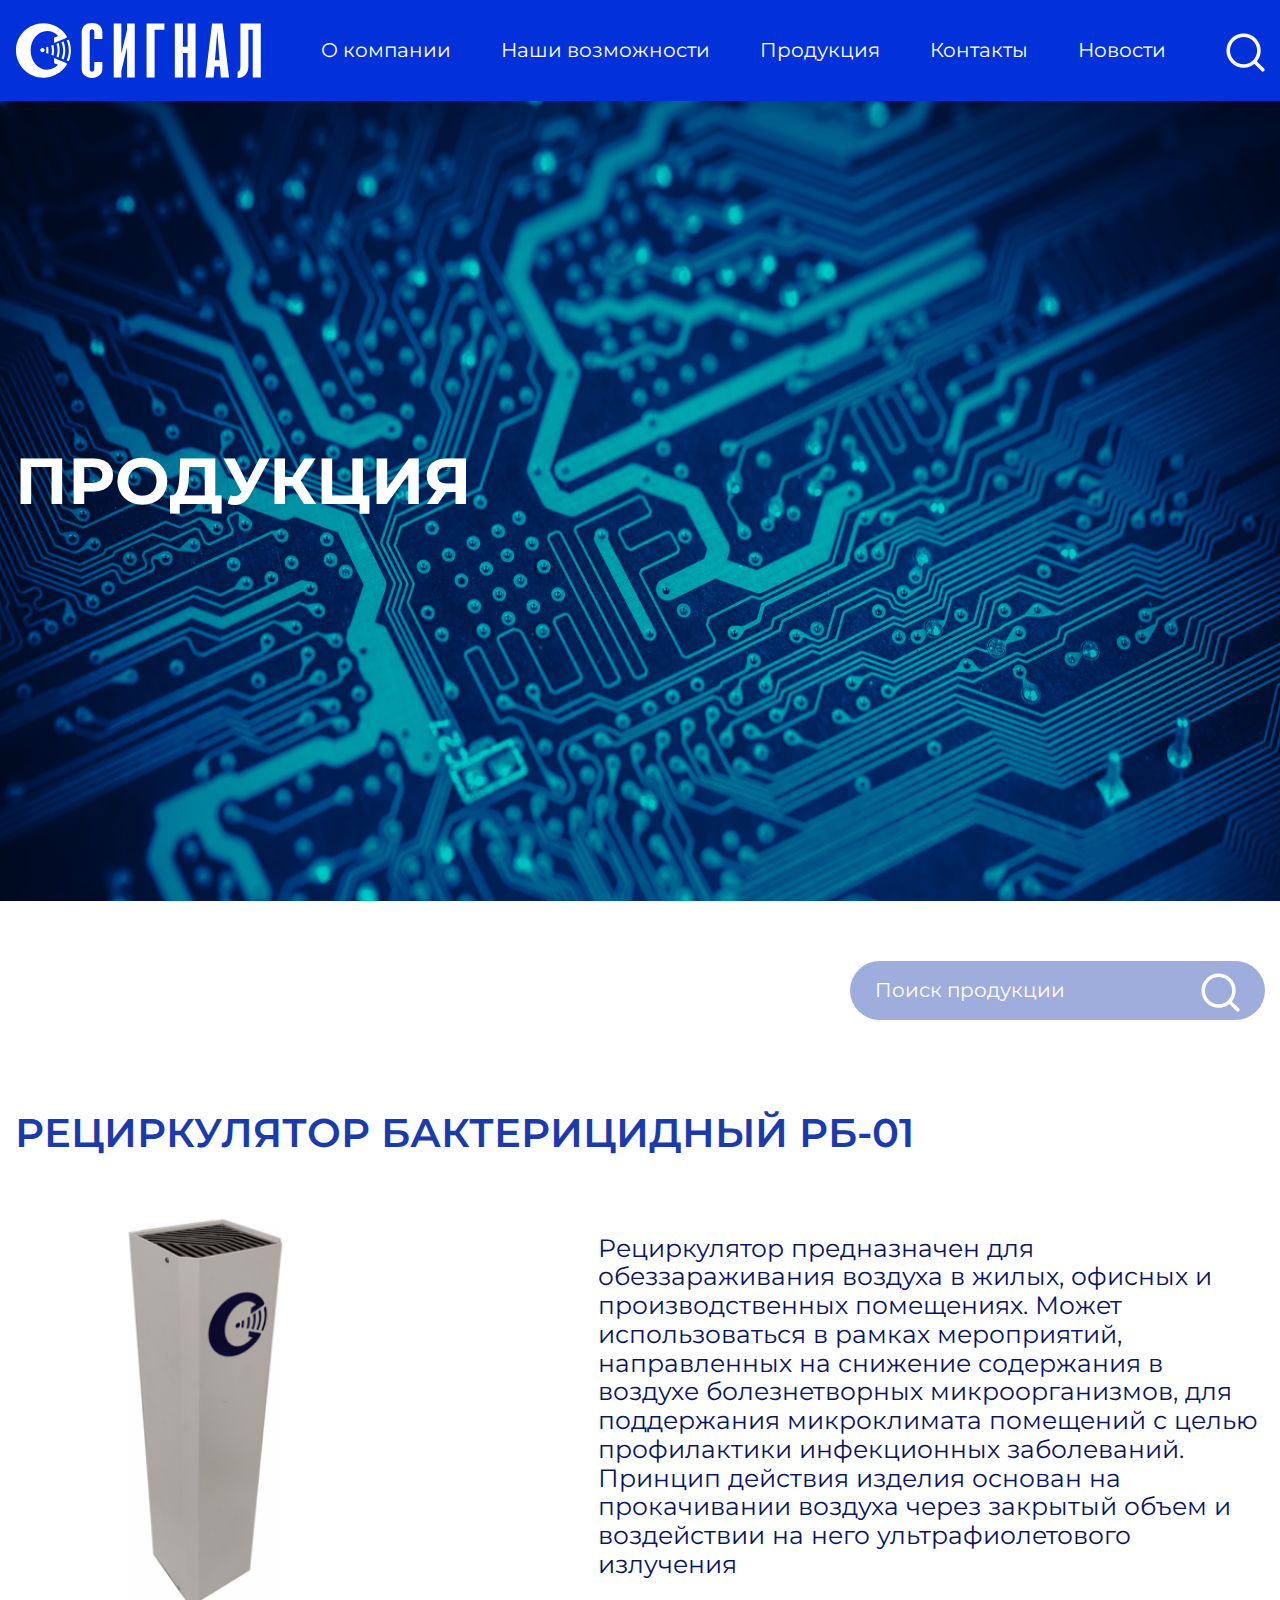
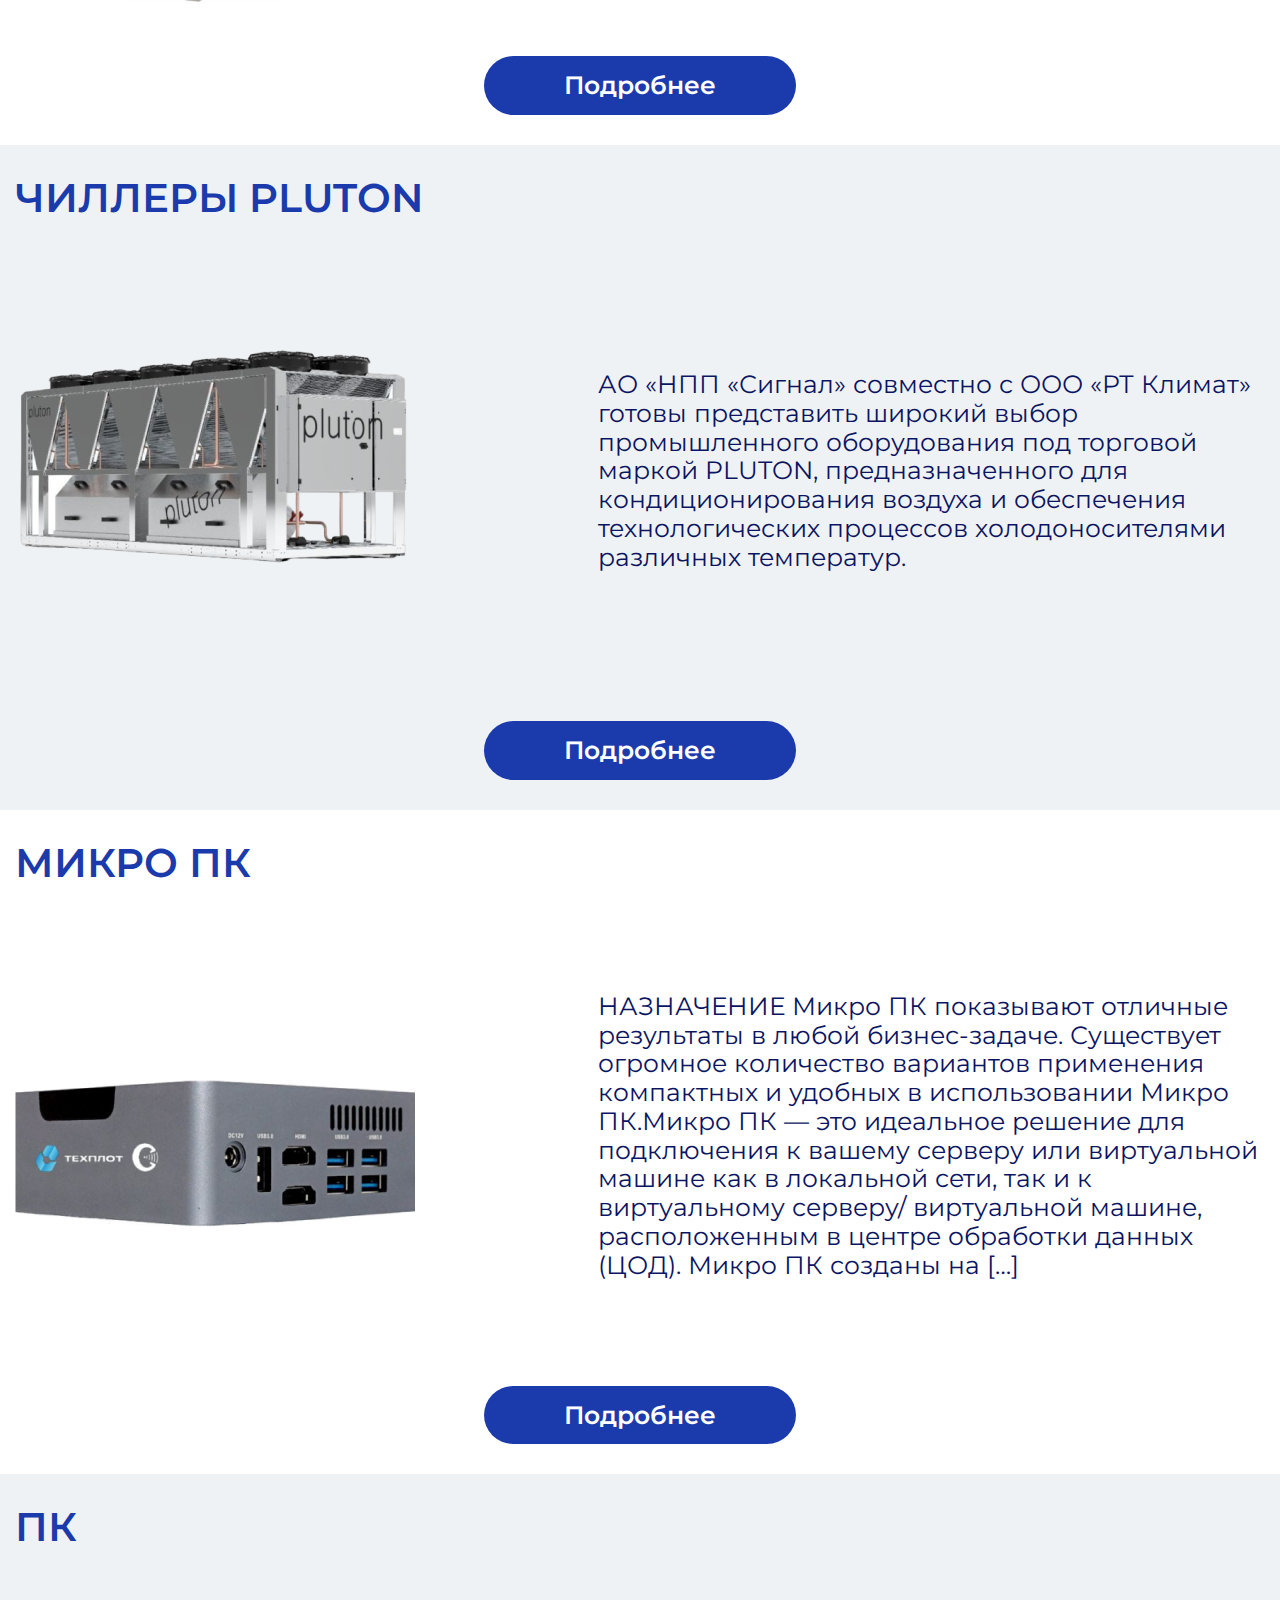
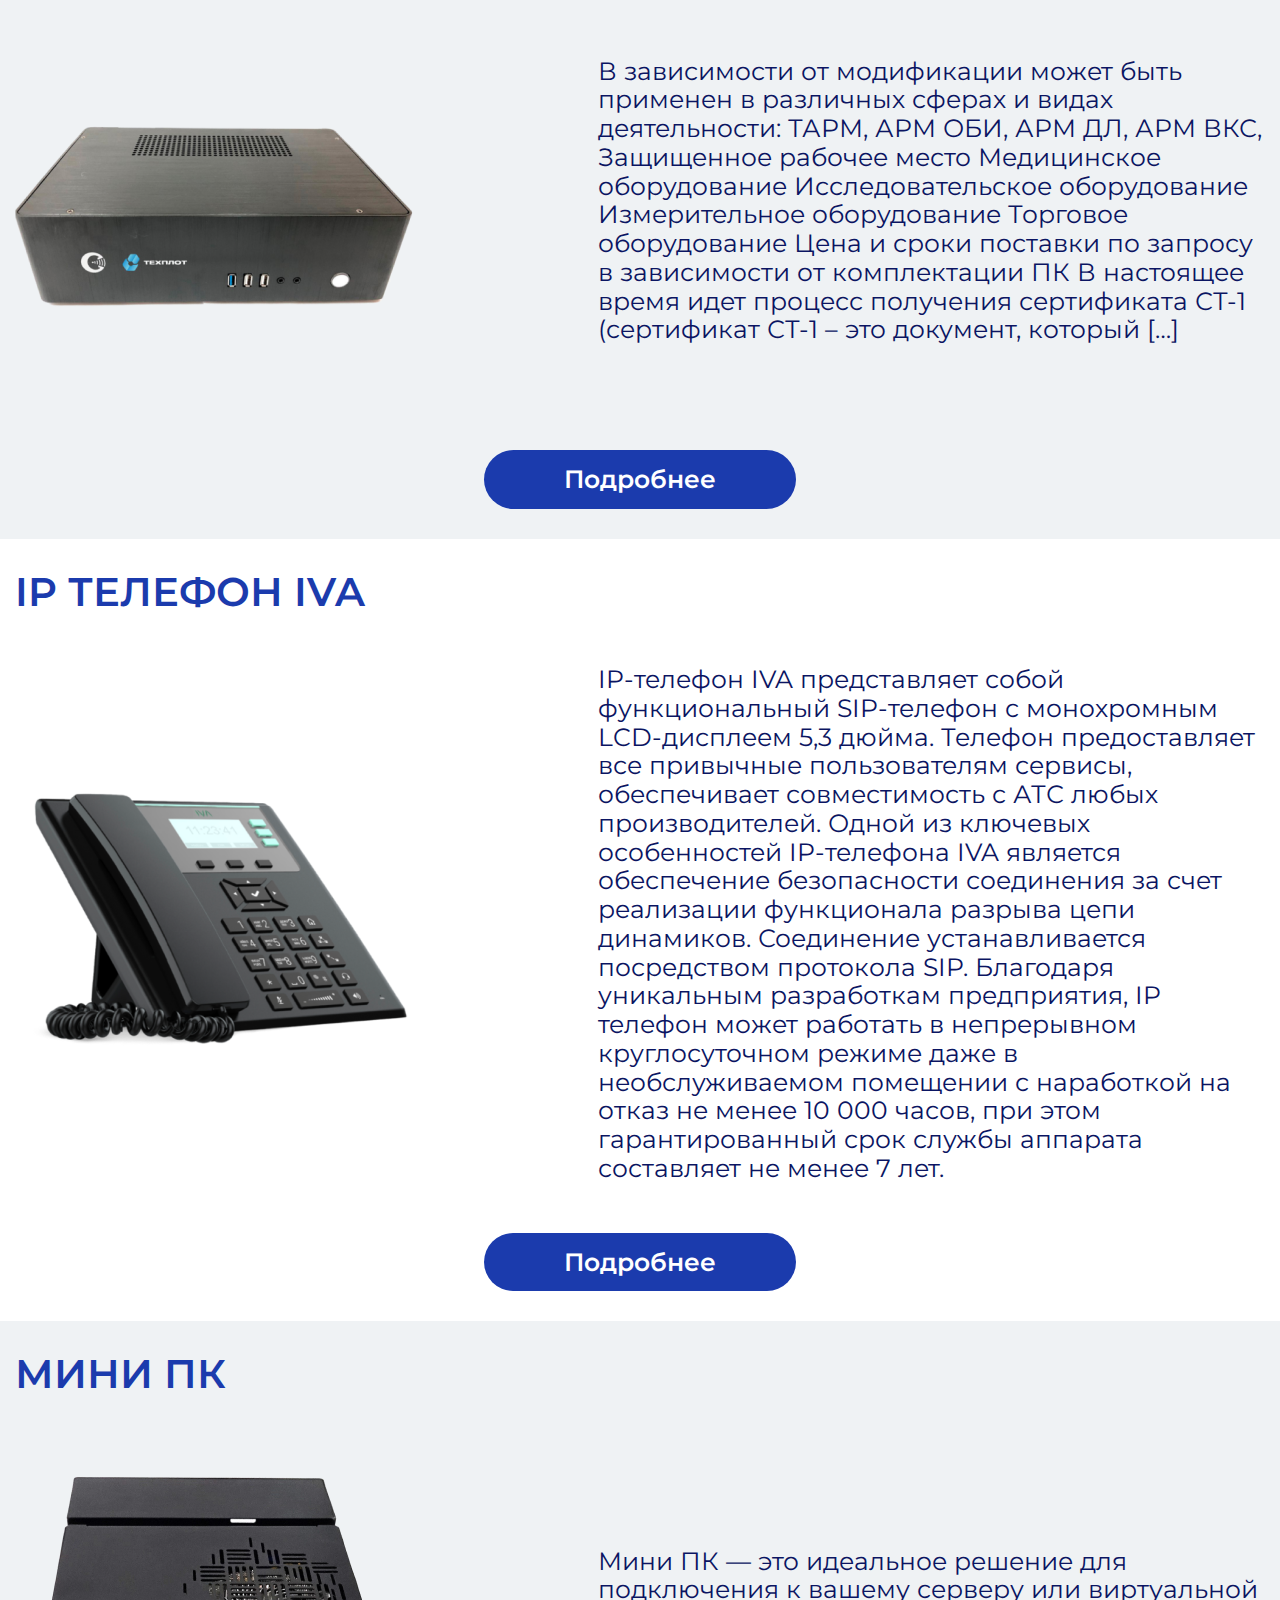
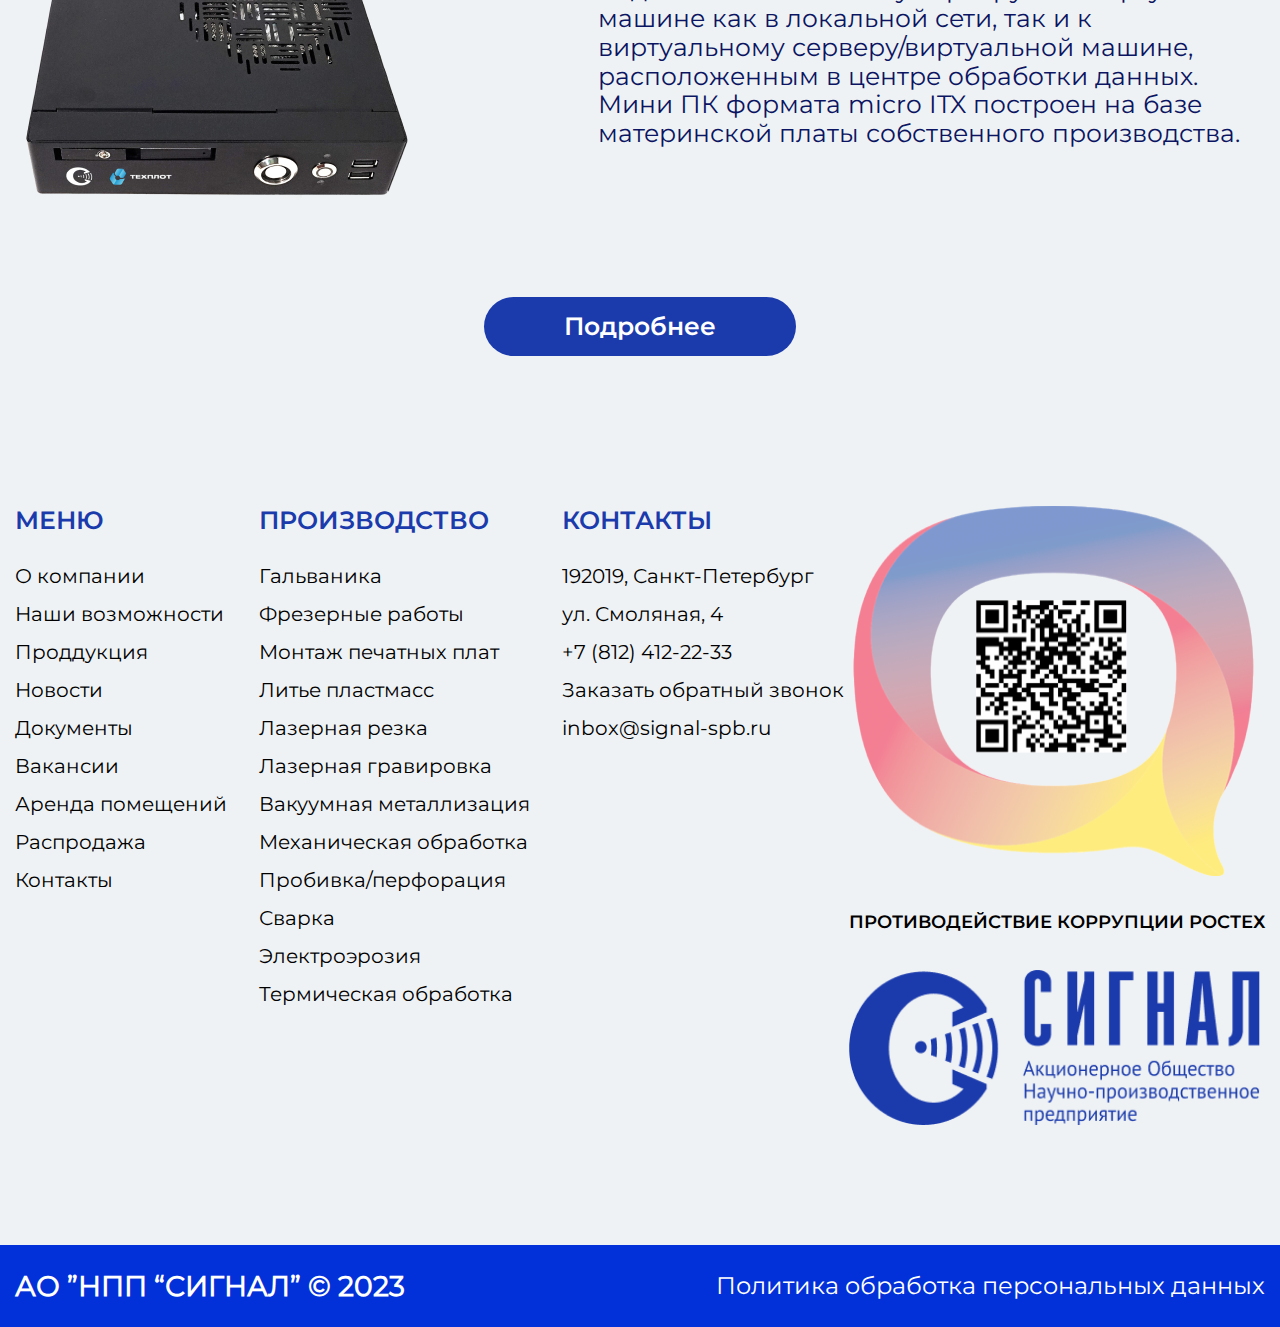
==== production.html @ 7f698105 "upload project to github" ====
<!doctype html>
<html lang="ru">
<head>
  <meta charset="UTF-8">
  <meta name="viewport" content="width=device-width, initial-scale=1.0">
  <meta http-equiv="X-UA-Compatible" content="ie=edge">
  <title>АО «НПП «Сигнал» - Продукция</title>
  <link rel="stylesheet" href="./css/normalize.css">
  <link rel="stylesheet" href="./css/style.css">
  <link rel="stylesheet" href="./css/productions.css">
</head>
<body>
<div class="wrapper">
  <header class="header">
    <div class="container header__container d-flex align-items-center f-content-between">
      <a href="./index.html" class="header__logo d-inline-block logo">
        <img src="./img/logos/signal-logo.svg" class="img" alt="Логотип АО НПП Сигнал">
      </a>
      <nav>
        <ul class="header__list d-flex align-items-center">
          <li>
            <a href="#" class="s-20 color-white">О компании</a>
          </li>
          <li>
            <a href="#" class="s-20 color-white">Наши возможности</a>
          </li>
          <li>
            <a href="#" class="s-20 color-white">Продукция</a>
          </li>
          <li>
            <a href="#" class="s-20 color-white">Контакты</a>
          </li>
          <li>
            <a href="#" class="s-20 color-white">Новости</a>
          </li>
        </ul>
      </nav>
      <button class="search-btn">
        <svg width="44" height="43" viewBox="0 0 44 43" fill="none" xmlns="http://www.w3.org/2000/svg">
          <path d="M41.5 41L32.0903 31.5903M32.0903 31.5903C33.6998 29.9807 34.9766 28.0699 35.8477 25.9669C36.7188 23.8638 37.1672 21.6099 37.1672 19.3336C37.1672 17.0573 36.7188 14.8033 35.8477 12.7003C34.9766 10.5973 33.6998 8.68646 32.0903 7.07689C30.4807 5.46732 28.5699 4.19053 26.4669 3.31944C24.3638 2.44835 22.1099 2 19.8336 2C17.5573 2 15.3033 2.44835 13.2003 3.31944C11.0973 4.19053 9.18646 5.46732 7.57689 7.07689C4.32621 10.3276 2.5 14.7364 2.5 19.3336C2.5 23.9307 4.32621 28.3396 7.57689 31.5903C10.8276 34.841 15.2364 36.6672 19.8336 36.6672C24.4307 36.6672 28.8396 34.841 32.0903 31.5903Z" stroke="white" stroke-width="4" stroke-linecap="round" stroke-linejoin="round"/>
        </svg>
      </button>
    </div>
  </header>
  <main>
    <section class="section-slider d-flex align-items-center">
      <div class="container slider__container">
        <h1 class="slider__title title-1 color-white">Продукция</h1>
      </div>
    </section>
    <section class="section-productions">
      <div class="container">
        <div class="d-flex f-content-end search-block">
          <form action="#" method="get" class="products__form">
            <div class="d-flex align-items-center">
              <label for="search"></label>
              <input type="search" name="search" id="search" placeholder="Поиск продукции" class="products__form__input">
              <button class="search-btn">
                <svg width="44" height="43" viewBox="0 0 44 43" fill="none" xmlns="http://www.w3.org/2000/svg">
                  <path d="M41.5 41L32.0903 31.5903M32.0903 31.5903C33.6998 29.9807 34.9766 28.0699 35.8477 25.9669C36.7188 23.8638 37.1672 21.6099 37.1672 19.3336C37.1672 17.0573 36.7188 14.8033 35.8477 12.7003C34.9766 10.5973 33.6998 8.68646 32.0903 7.07689C30.4807 5.46732 28.5699 4.19053 26.4669 3.31944C24.3638 2.44835 22.1099 2 19.8336 2C17.5573 2 15.3033 2.44835 13.2003 3.31944C11.0973 4.19053 9.18646 5.46732 7.57689 7.07689C4.32621 10.3276 2.5 14.7364 2.5 19.3336C2.5 23.9307 4.32621 28.3396 7.57689 31.5903C10.8276 34.841 15.2364 36.6672 19.8336 36.6672C24.4307 36.6672 28.8396 34.841 32.0903 31.5903Z" stroke="#fff" stroke-width="4" stroke-linecap="round" stroke-linejoin="round"/>
                </svg>
              </button>
            </div>
          </form>
        </div>
      </div>
      <ul class="productions__list">
        <li class="productions__item">
          <div class="container d-flex f-column gap-50">
            <h3 class="productions__item-title title-2 color-black-blue">Рециркулятор Бактерицидный РБ-01</h3>
            <div class="d-flex align-items-center f-content-between">
              <div class="productions__img bactericidal-recirculator-rb-01-img"></div>
              <p class="productions__description">
                Рециркулятор предназначен для обеззараживания воздуха в жилых, офисных и производственных помещениях.
                Может использоваться в рамках мероприятий, направленных на снижение содержания в воздухе болезнетворных микроорганизмов,
                для поддержания микроклимата помещений с целью профилактики инфекционных заболеваний.
                Принцип действия изделия основан на прокачивании воздуха через закрытый объем и воздействии на него ультрафиолетового излучения
              </p>
            </div>
            <button class="btn color-white">Подробнее</button>
          </div>
        </li>
        <li class="productions__item d-flex f-column gap-50">
          <div class="container d-flex f-column gap-50">
            <h3 class="productions__item-title title-2 color-black-blue">Чиллеры PLUTON</h3>
            <div class="d-flex align-items-center f-content-between">
              <div class="productions__img pluton-chiller-img"></div>
              <p class="productions__description">
                АО «НПП «Сигнал» совместно с ООО «РТ Климат» готовы представить широкий выбор промышленного оборудования под торговой маркой PLUTON,
                предназначенного для кондиционирования воздуха и обеспечения технологических процессов холодоносителями различных температур.
              </p>
            </div>
            <button class="btn color-white">Подробнее</button>
          </div>
        </li>
        <li class="productions__item d-flex f-column gap-50">
          <div class="container d-flex f-column gap-50">
            <h3 class="productions__item-title title-2 color-black-blue">Микро ПК</h3>
            <div class="d-flex align-items-center f-content-between">
              <div class="productions__img micro-pc-img"></div>
              <p class="productions__description">
                НАЗНАЧЕНИЕ Микро ПК показывают отличные результаты в любой бизнес-задаче.
                Существует огромное количество вариантов применения компактных и удобных в использовании Микро ПК.Микро ПК — это идеальное решение для
                подключения к вашему серверу или виртуальной машине как в локальной сети,
                так и к виртуальному серверу/ виртуальной машине, расположенным в центре обработки данных (ЦОД). Микро ПК созданы на […]
              </p>
            </div>
            <button class="btn color-white">Подробнее</button>
          </div>
        </li>
        <li class="productions__item d-flex f-column gap-50">
          <div class="container d-flex f-column gap-50">
            <h3 class="productions__item-title title-2 color-black-blue">ПК</h3>
            <div class="d-flex align-items-center f-content-between">
              <div class="productions__img pc-img"></div>
              <p class="productions__description">
                В зависимости от модификации может быть применен в различных сферах и видах деятельности:
                ТАРМ, АРМ ОБИ, АРМ ДЛ, АРМ ВКС, Защищенное рабочее место Медицинское оборудование Исследовательское оборудование
                Измерительное оборудование Торговое оборудование Цена и сроки поставки по запросу в зависимости от комплектации
                ПК В настоящее время идет процесс получения сертификата СТ-1 (сертификат СТ-1 – это документ, который […]
              </p>
            </div>
            <button class="btn color-white">Подробнее</button>
          </div>
        </li>
        <li class="productions__item d-flex f-column gap-50">
          <div class="container d-flex f-column gap-50">
            <h3 class="productions__item-title title-2 color-black-blue">Ip телефон iva</h3>
            <div class="d-flex align-items-center f-content-between">
              <div class="productions__img ip-phone-iva-img"></div>
              <p class="productions__description">
                IP-телефон IVA представляет собой функциональный SIP-телефон с монохромным LCD-дисплеем 5,3 дюйма.
                Телефон предоставляет все привычные пользователям сервисы, обеспечивает совместимость с АТС любых производителей.
                Одной из ключевых особенностей IP-телефона IVA является обеспечение безопасности соединения за счет реализации
                функционала разрыва цепи динамиков. Соединение устанавливается посредством протокола SIP.
                Благодаря уникальным разработкам предприятия, IP телефон может работать в непрерывном круглосуточном режиме
                даже в необслуживаемом помещении с наработкой на отказ не менее 10 000 часов, при этом гарантированный срок службы аппарата
                составляет не менее 7 лет.
              </p>
            </div>
            <button class="btn color-white">Подробнее</button>
          </div>
        </li>
        <li class="productions__item d-flex f-column gap-50">
          <div class="container d-flex f-column gap-50">
            <h3 class="productions__item-title title-2 color-black-blue">Мини пк</h3>
            <div class="d-flex align-items-center f-content-between">
              <div class="productions__img mini-pc-img"></div>
              <p class="productions__description">
                Мини ПК — это идеальное решение для подключения к вашему серверу или виртуальной машине
                как в локальной сети, так и к виртуальному серверу/виртуальной машине, расположенным в центре обработки данных.
                Мини ПК формата micro ITX построен на базе материнской платы собственного производства.
              </p>
            </div>
            <button class="btn color-white">Подробнее</button>
          </div>
        </li>
      </ul>
    </section>
  </main>


















  <footer class="footer">
    <div class="footer__top pt-120 pb-120">
      <div class="container footer__container d-flex f-content-between">
        <nav class="footer__nav">
          <div class="footer__nav-block-menu">
            <h3 class="title-3 color-black-blue mb-30">Меню</h3>
            <ul class="footer__list d-flex f-column">
              <li class="footer__item">
                <a href="#" class="footer__link">О компании</a>
              </li>
              <li class="footer__item">
                <a href="#" class="footer__link">Наши возможности</a>
              </li>
              <li class="footer__item">
                <a href="#" class="footer__link">Проддукция</a>
              </li>
              <li class="footer__item">
                <a href="#" class="footer__link">Новости</a>
              </li>
              <li class="footer__item">
                <a href="#" class="footer__link">Документы</a>
              </li>
              <li class="footer__item">
                <a href="#" class="footer__link">Вакансии</a>
              </li>
              <li class="footer__item">
                <a href="#" class="footer__link">Аренда помещений</a>
              </li>
              <li class="footer__item">
                <a href="#" class="footer__link">Распродажа</a>
              </li>
              <li class="footer__item">
                <a href="#" class="footer__link">Контакты</a>
              </li>
            </ul>
          </div>
          <div class="footer__nav-block-production">
            <h3 class="title-3 color-black-blue mb-30">Производство</h3>
            <ul class="footer__list d-flex f-column">
              <li class="footer__item">
                <a href="#" class="footer__link">Гальваника</a>
              </li>
              <li class="footer__item">
                <a href="#" class="footer__link">Фрезерные работы</a>
              </li>
              <li class="footer__item">
                <a href="#" class="footer__link">Монтаж печатных плат</a>
              </li>
              <li class="footer__item">
                <a href="#" class="footer__link">Литье пластмасс</a>
              </li>
              <li class="footer__item">
                <a href="#" class="footer__link">Лазерная резка</a>
              </li>
              <li class="footer__item">
                <a href="#" class="footer__link">Лазерная гравировка</a>
              </li>
              <li class="footer__item">
                <a href="#" class="footer__link">Вакуумная металлизация</a>
              </li>
              <li class="footer__item">
                <a href="#" class="footer__link">Механическая обработка</a>
              </li>
              <li class="footer__item">
                <a href="#" class="footer__link">Пробивка/перфорация</a>
              </li>
              <li class="footer__item">
                <a href="#" class="footer__link">Сварка</a>
              </li>
              <li class="footer__item">
                <a href="#" class="footer__link">Электроэрозия</a>
              </li>
              <li class="footer__item">
                <a href="#" class="footer__link">Термическая обработка</a>
              </li>
            </ul>
          </div>
          <div class="footer__nav-block-contacts">
            <h3 class="title-3 color-black-blue mb-30">Контакты</h3>
            <ul class="footer__list d-flex f-column">
              <li class="footer__item">
                <p>192019, Санкт-Петербург</p>
              </li>
              <li class="footer__item">
                <p>ул. Смоляная, 4</p>
              </li>
              <li class="footer__item">
                <a href="tel:+78124122233" class="footer__link">+7 (812) 412-22-33</a>
              </li>
              <li class="footer__item">
                <span>Заказать обратный звонок</span>
              </li>
              <li class="footer__item">
                <a href="mailto:inbox@signal-spb.ru" class="footer__link">inbox@signal-spb.ru</a>
              </li>
            </ul>
          </div>
        </nav>
        <div class="footer__logos d-flex f-column">
          <div class="footer__logos-qrcode">
            <img src="./img/other/qr-code.png" alt="QRCODE">
          </div>
          <div class="footer__logos-rostec">
            <h3 class="title-3">Противодействие коррупции ростех</h3>
          </div>
          <div class="footer__logos-signal">
            <img src="./img/logos/signal-logo.png" alt="Логотип АО НПП Сигнал">
          </div>
        </div>
      </div>
    </div>
    <div class="footer__bottom">
      <div class="footer__bottom-container d-flex align-items-center f-content-between">
        <div class="footer__bottom-left">
          <h3 class="color-white">АО ”НПП “СИГНАЛ” © 2023</h3>
        </div>
        <div class="footer__bottom-right">
          <a href="https://signal-spb.ru/soglasie/" class="color-white">Политика обработка персональных данных</a>
        </div>
      </div>
    </div>
  </footer>
</div>
</body>
</html>
---- css/style.css ----
/* ====== Подключение шрифтов ====== */
@font-face {
    font-family: 'Montserrat';
    font-style: normal;
    font-weight: 500;
    src: url("../fonts/Montserrat-Regular.ttf");
}

@font-face {
    font-family: 'Montserrat-Medium';
    font-style: normal;
    font-weight: 500;
    src: url("../fonts/Montserrat-Medium.ttf");
}

@font-face {
    font-family: 'Montserrat-SemiBold';
    font-style: normal;
    font-weight: 600;
    src: url("../fonts/Montserrat-SemiBold.ttf");
}

@font-face {
    font-family: 'Montserrat-Bold';
    font-style: normal;
    font-weight: 700;
    src: url("../fonts/Montserrat-Bold.ttf");
}

/* ====== end Подключение шрифтов ====== */

:root {
    --blue: #0231DA;
    --black-blue: #1B3BAD;
    --white-grey: #EFF2F4;
    --white: #fff;
    --black: #000;
    --bg-header: #0231DA;
}

* {
    margin: 0;
    padding: 0;
    box-sizing: border-box;
}

body {
    font-family: 'Montserrat', sans-serif;
    color: var(--black);
}

li {
    list-style-type: none;
}

a {
    color: var(--black);
    text-decoration: none;
}

img {
    width: 100%;
    height: 100%;
}

button {
    border: none;
    background: inherit;
    outline: none;
}

input {
    background: inherit;
    border: none;
    outline: none;
}

/* ====== Основыне стили ====== */
.container {
    padding: 0 15px;
    margin: 0 auto;
    /*max-width: 1660px;*/
    max-width: 1470px;
}

.bg-gradient {
    background: linear-gradient(90deg, #1B3BAD 0%, rgba(27, 59, 173, 0.00) 55%);
    padding: 30px 0;
}

.d-flex {
    display: flex;
}

.d-inline-block {
    display: inline-block;
}

.align-items-center {
    align-items: center;
}

.f-content-between {
    justify-content: space-between;
}

.f-content-center {
    justify-content: center;
}

.f-content-end {
    justify-content: end;
}

.f-column {
    flex-direction: column;
}

.gap-50 {
    gap: 50px;
}

.pt-120 {
    padding-top: 120px;
}

.pb-120 {
    padding-bottom: 120px;
}

.pt-100 {
    padding-top: 100px;
}

.pb-100 {
    padding-bottom: 100px;
}


.search-btn {
    display: inline-flex;
    width: 39px;
    height: 39px;
}

.color-white {
    color: var(--white);
}

.color-black-blue {
    color: var(--black-blue);
}

/* Заголовки */
.title-1 {
    font-family: 'Montserrat-Bold', sans-serif;
    font-size: 65px;
    text-transform: uppercase;
}

.title-2 {
    font-family: 'Montserrat-SemiBold', sans-serif;
    font-size: 40px;
    text-transform: uppercase;
}

.title-3 {
    font-family: 'Montserrat-SemiBold', sans-serif;
    font-size: 25px;
    text-transform: uppercase;
}

.text {
    font-size: 25px;
    line-height: 30px;
}

.text-align-center {
    text-align: center;
}

.s-20 {
    font-size: 20px;
}


.mb-30 {
    margin-bottom: 30px;
}

.mb-60 {
    margin-bottom: 60px;
}

.mb-100 {
    margin-bottom: 100px;
}

.mb-120 {
    margin-bottom: 120px;
}

.btn {
    border-radius: 40px;
    padding: 15px 80px;
    font-family: 'Montserrat-SemiBold', sans-serif;
    font-size: 25px;
    background-color: var(--black-blue);
}

/* end Заголовки */
.img {
    width: 100%;
    height: 100%;
}

/* ====== end Основыне стили ====== */

/* ====== Header ====== */

.header {
    background-color: var(--bg-header);
    padding: 23px 0;
}

.header__container {
    max-width: 1720px;
}

.header__logo {
    height: 55px;
}

.header__list {
    gap: 50px;
}

/* ====== end Header ====== */

/* ====== Section Slider ====== */
.section-slider {
    height: calc(100vh - 100px);
    background-image: url("../img/other/service-fee.png");
    background-repeat: no-repeat;
    background-size: 100% 100%;
    background-position: center center;
}

.slider__container {
    width: 100%;
}

.slider__title {
    margin-bottom: 40px;
}

.slider__description {
    max-width: 322px;
    font-size: 30px;
    line-height: 36px;
}

/* ====== end Section Slider ====== */

/* ====== Section Our Possibilities ====== */
.section-our-possibilities {
    padding-top: 105px;
    padding-bottom: 120px;
}

.our-offers__container {
    max-width: 1290px;
}

.our-possibilities__item {
    padding: 15px;
}

/* ====== end Section Our Possibilities ====== */

/* ====== Section Our Offers ====== */
.section-our-offers {
    padding-top: 87px;
    padding-bottom: 110px;
    background-color: var(--black-blue);
}

.our-offers__description {
    font-size: 25px;
    line-height: 30px;
}

/* ====== end Section Our Offers ====== */

/* ====== Section Products ====== */
.products__form__input::placeholder {
    color: var(--white);
}

.products__form div {
    position: relative;
    padding: 10px 25px;
    border-radius: 40px;
    width: 415px;
    gap: 20px;
    background-color: #9FADDC;
}

.products__form label {
    cursor: pointer;
    position: absolute;
    top: 0;
    left: 0;
    width: 100%;
    height: 100%;
}

.search-btn {
    z-index: 1;
}

.products__list {
    display: grid;
    grid-template-columns: 1fr 1fr;
}

.products__form input {
    font-size: 20px;
    width: 100%;
}

.products__item {
    padding: 70px;
}

.products__title-item {
    text-transform: uppercase;
}

.products__img {
    border-radius: 35px;
    height: 400px;
    max-width: 400px;
    width: 100%;
    background-repeat: no-repeat;
    background-size: contain;
}

.splide__slide {
    max-width: 500px !important;
    display: flex;
    flex-direction: column;
    align-items: center;
    padding: 20px;
    border-radius: 35px;
    background-color: var(--white);
    box-shadow: 3px 3px 13px rgba(11, 21, 98, 0.25);
}

.slpide__container {
    margin-left: 450px;
    max-width: 100%;
}

.splide__arrows,
.splide__pagination {
    display: none;
}

.splide__list {
    gap: 121px;
    padding: 20px !important;
}

.bactericidal-recirculator-rb-01-img {
    background-image: url("../img/equipments/bactericidal-recirculator-rb-01.png");
}

.pluton-chiller-img {
    background-image: url("../img/equipments/pluton-chiller.png");
}

.micro-pc-img {
    background-image: url("../img/equipments/micro-pc.png");
}

.mini-pc-img {
    background-image: url("../img/equipments/mini-pc.png");
}

.pc-img {
    background-image: url("../img/equipments/pc.png");
}

.ip-phone-iva-img {
    background-image: url("../img/equipments/ip-phone-iva.png");
}

/* ====== end Section Products ====== */


/* ====== Section Partners ====== */
.section-partners {
    padding-bottom: 170px;
}

/* ====== end Section Partners ====== */


/* ====== Section About Company ====== */
.about-company__container-map {
    margin: 0 auto;
    max-width: 1650px;
    padding: 0 15px;
}

/* ====== end Section About Company ====== */


/* ====== Section News ====== */
.section-news .bg-gradient {
    margin-bottom: 85px;
}

.news__block {
    position: relative;
    height: 350px;
    border-radius: 30px;
}

.news__info {
    position: absolute;
    bottom: 0;
    width: 100%;
    padding: 20px 25px;
    background-color: var(--blue);
    border-bottom-left-radius: inherit;
    border-bottom-right-radius: inherit;
}

.news__item {
    border-radius: 40px;
}

.news__list {
    margin-bottom: 45px;
    display: grid;
    grid-template-columns: repeat(auto-fit, minmax(200px, 370px));
    gap: 160px;
}

.news__block-img {
    border-radius: inherit;
}

.news__item-title {
    margin-bottom: 10px;
}

.news__date {
    font-family: 'Montserrat-SemiBold', sans-serif;
    font-size: 20px;
    text-transform: uppercase;
}

.news__btn {
    padding: 15px 35px;
}

/* ====== end Section News ====== */

/* ====== Footer ====== */
.footer__top {
    background-color: var(--white-grey);
}

.footer__container {
    max-width: 1460px;
}

.footer__nav {
    display: grid;
    grid-template-columns: repeat(auto-fit, minmax(200px, max-content));
    gap: 32px;
    flex-grow: 1;
}

.footer__list {
    gap: 15px;
}

.footer__item * {
    font-size: 20px;
}

.footer__logos {
    row-gap: 36px;
}

.footer__logos-rostec .title-3 {
    font-size: 18px;
}

.footer__logos-qrcode,
.footer__logos-signal {
    max-width: 411px;
}

.footer__bottom {
    padding: 25px 0;
    background-color: var(--blue);
    font-size: 24px;
}


.footer__bottom-container {
    max-width: 1750px;
    padding: 0 15px;
    margin: 0 auto;
}

/* ====== end Footer ====== */
---- css/productions.css ----
/* Стили для страницы prodcutions.html */
.search-block {
    padding: 60px 0;
}

.productions__img {
    width: 400px;
    height: 400px;
    flex-shrink: 0;
    background-size: auto;
    background-repeat: no-repeat;
}

.productions__description {
    font-size: 25px;
    color: #0B1562;
}

.productions__item {
    padding: 30px 0;
}

.productions__item-title + div {
    gap: 183px;
}

.productions__item .btn {
    align-self: center;
}

.productions__item:nth-child(even) {
    background-color: var(--white-grey);
}
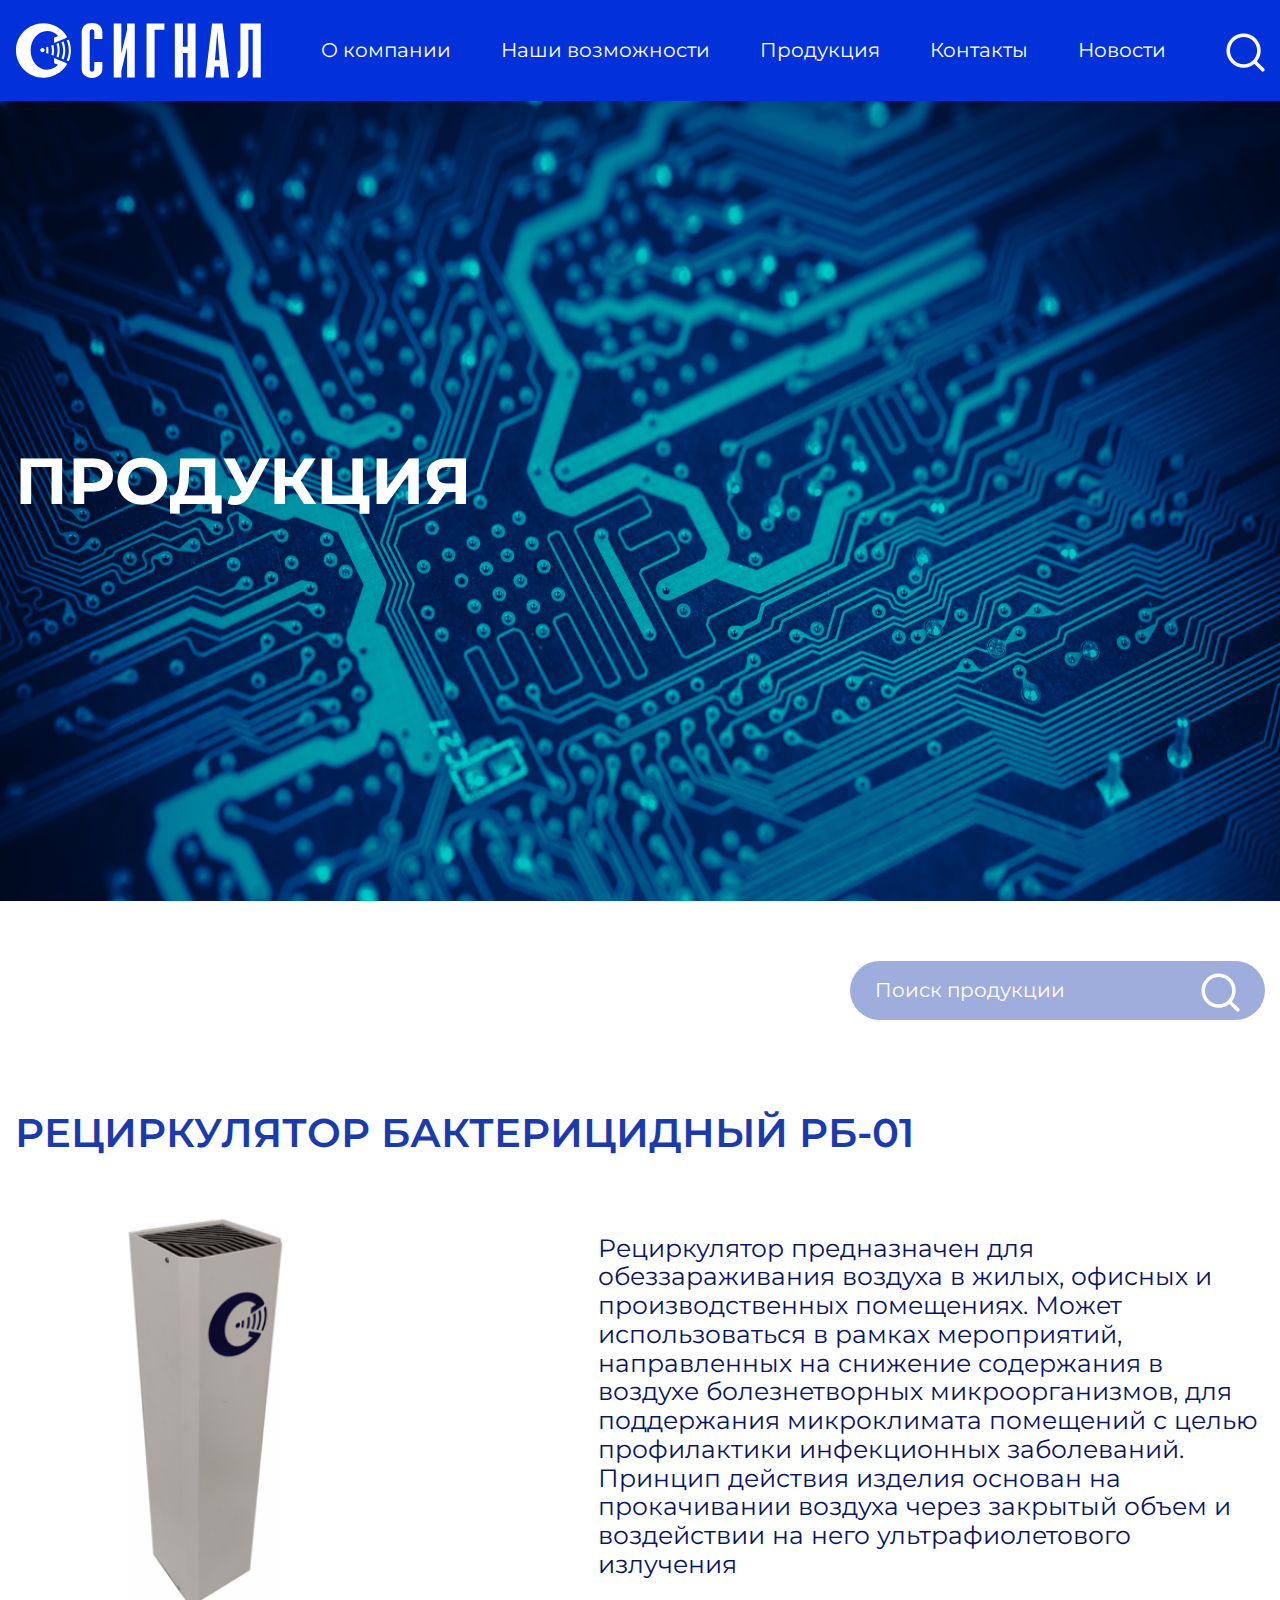
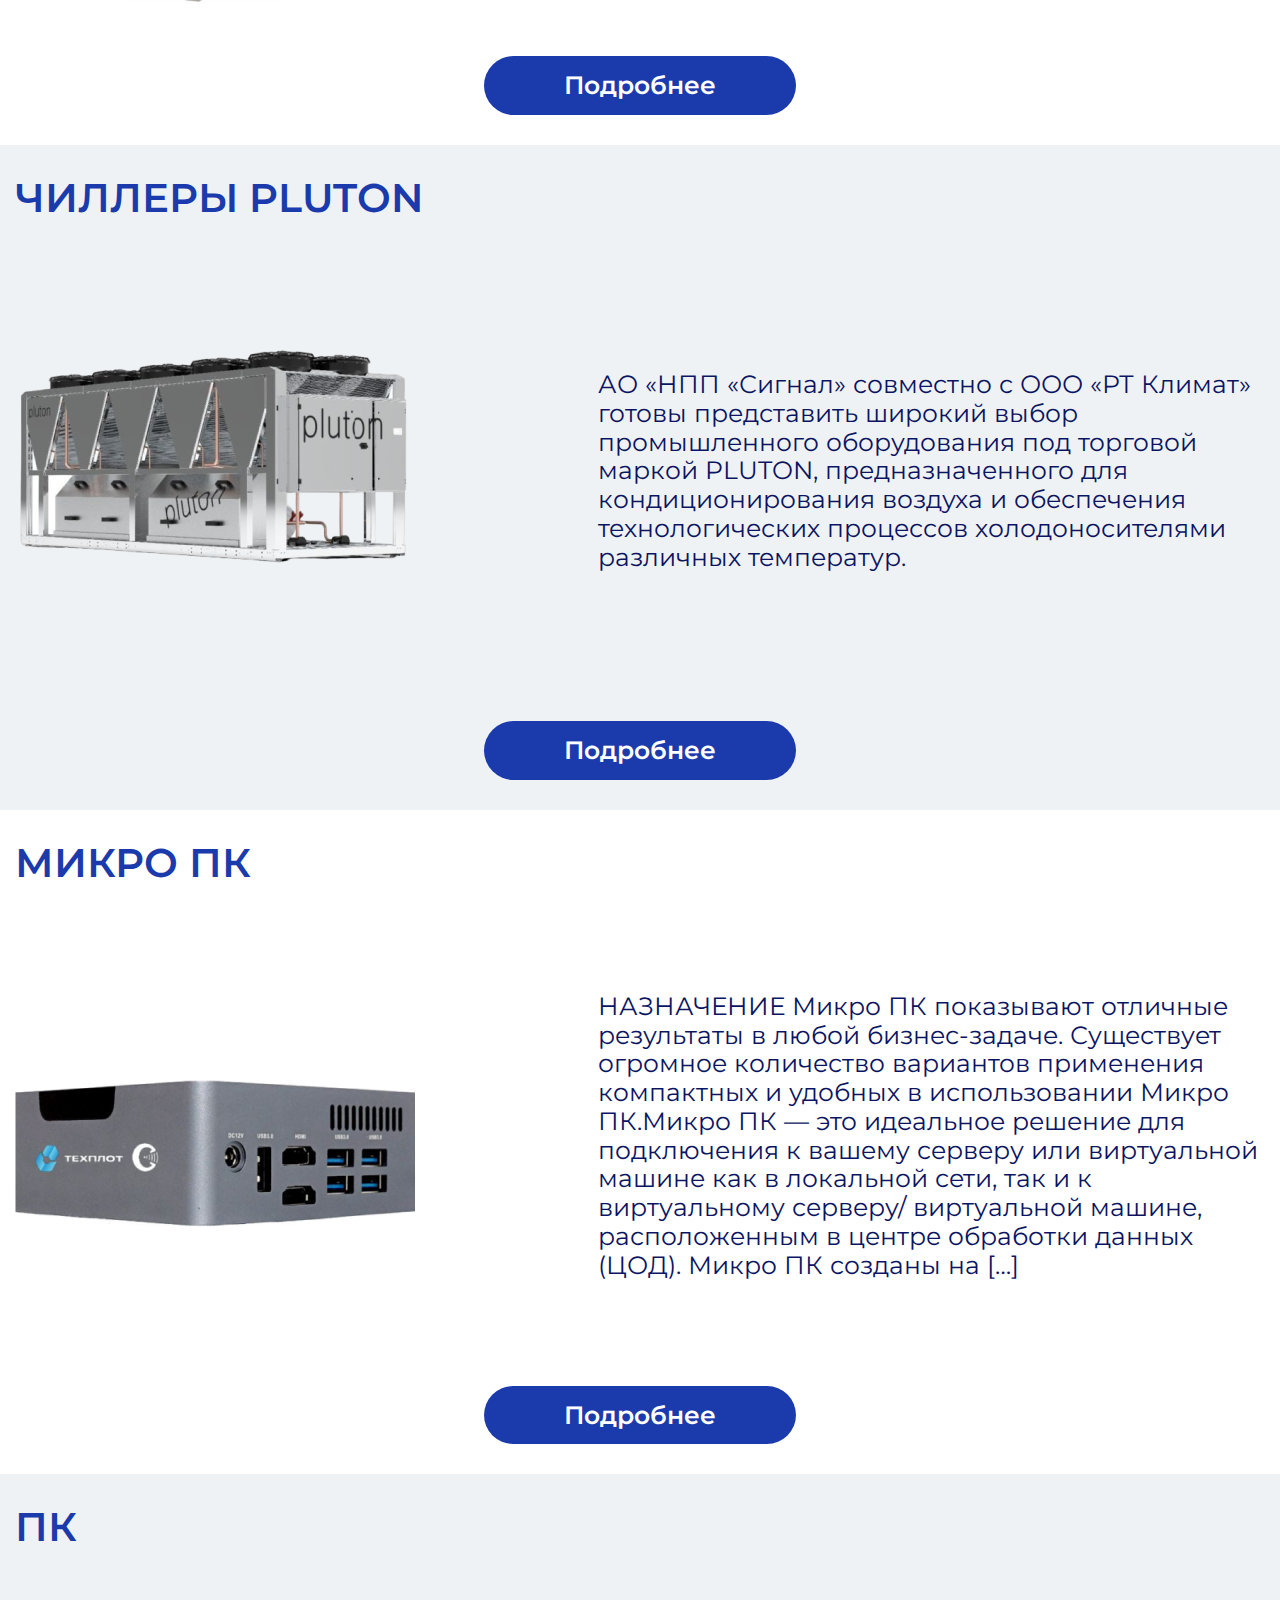
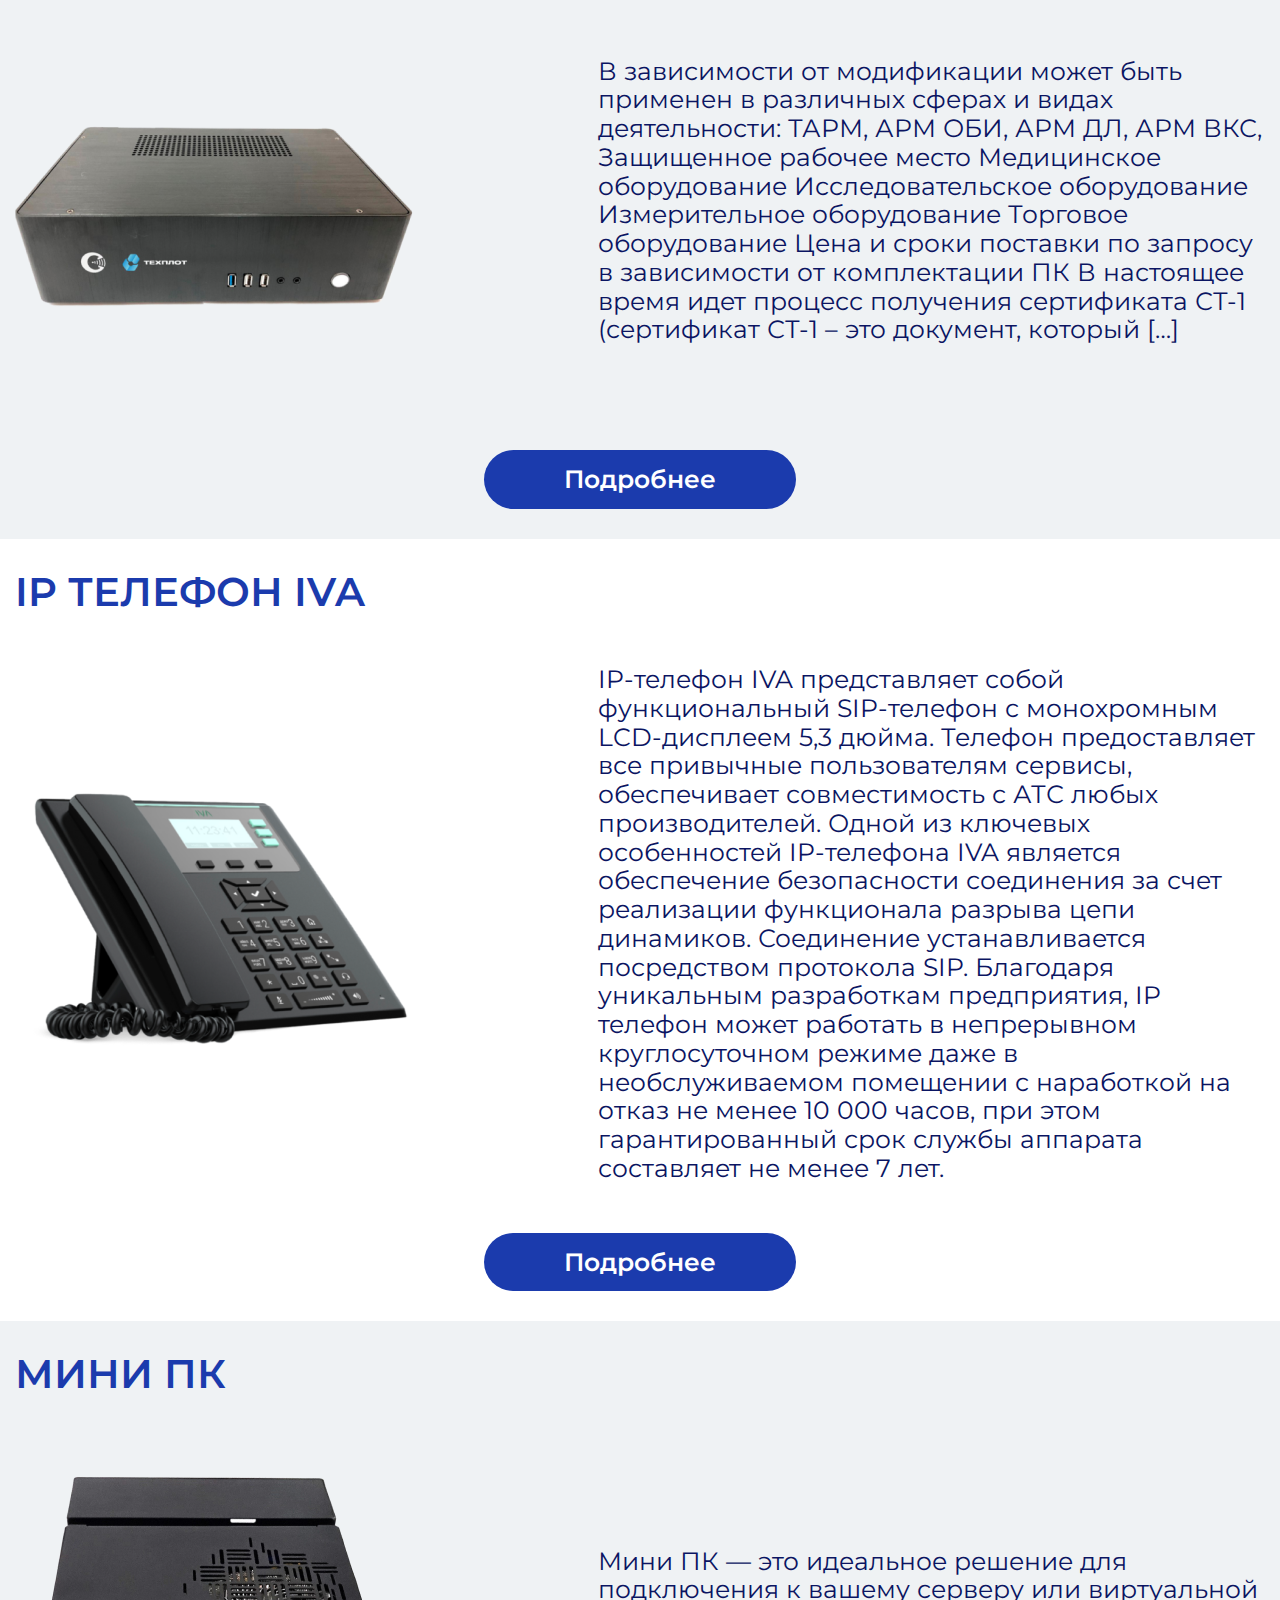
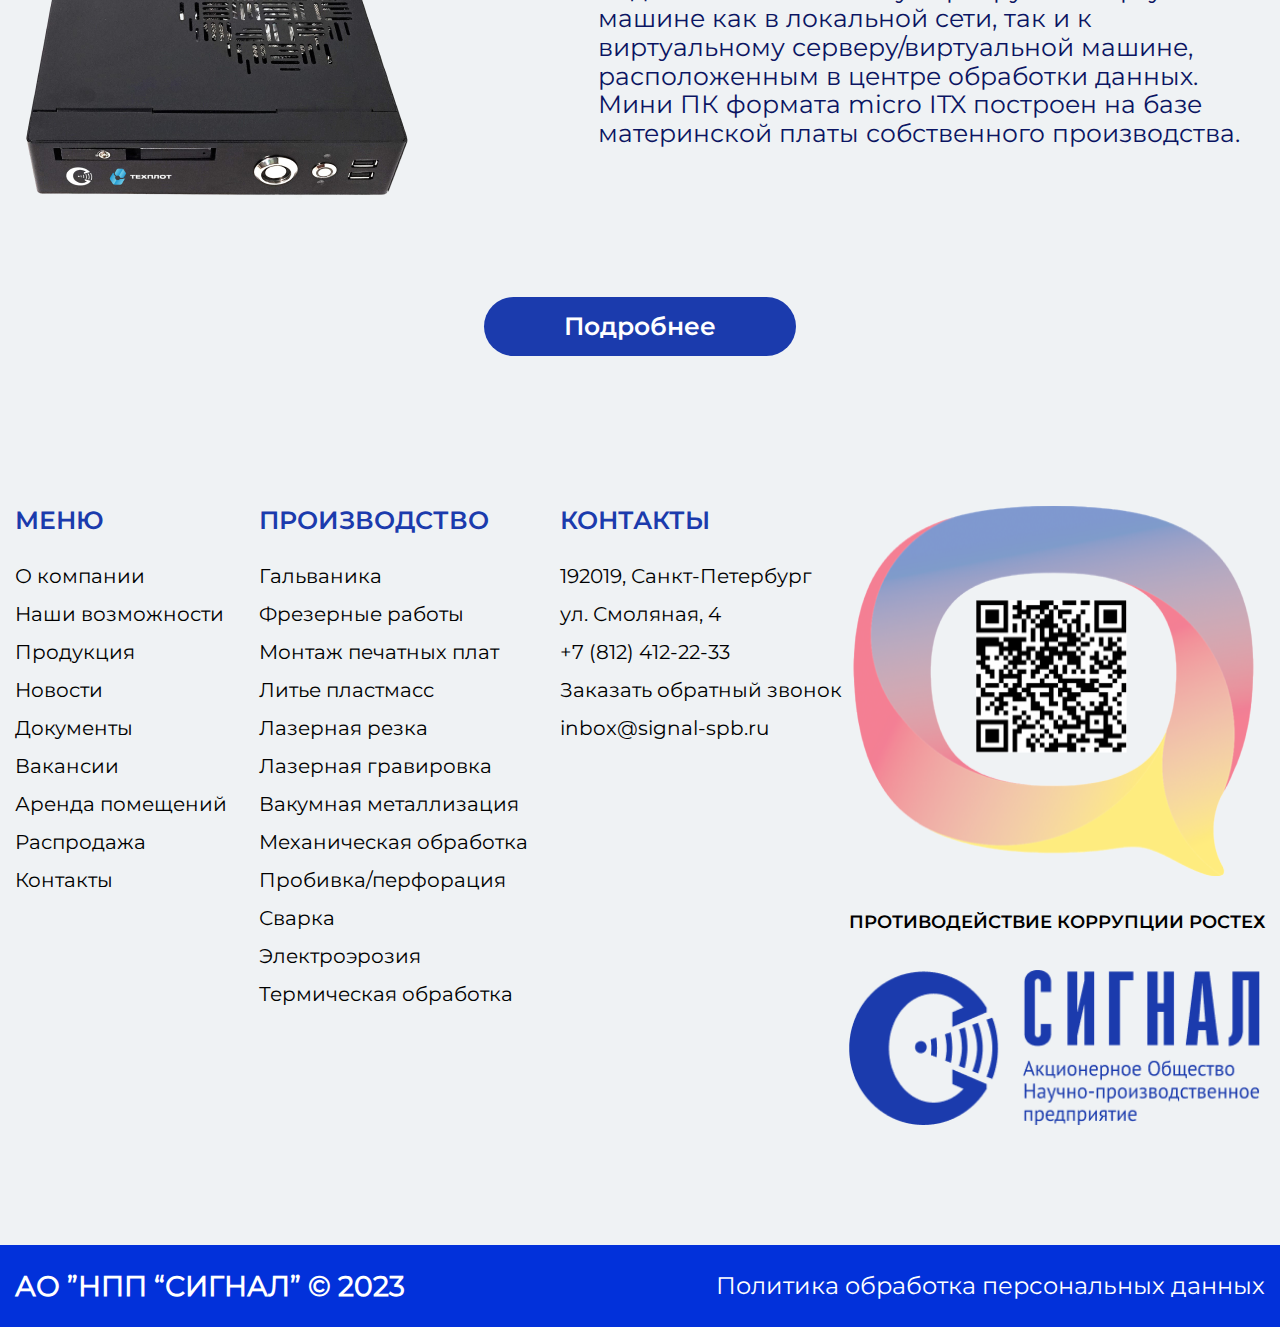
==== commit 1cace7b9: "update project" ====
--- a/production.html
+++ b/production.html
@@ -1,303 +1,310 @@
 <!doctype html>
 <html lang="ru">
 <head>
-  <meta charset="UTF-8">
-  <meta name="viewport" content="width=device-width, initial-scale=1.0">
-  <meta http-equiv="X-UA-Compatible" content="ie=edge">
-  <title>АО «НПП «Сигнал» - Продукция</title>
-  <link rel="stylesheet" href="./css/normalize.css">
-  <link rel="stylesheet" href="./css/style.css">
-  <link rel="stylesheet" href="./css/productions.css">
+    <meta charset="UTF-8">
+    <meta name="viewport" content="width=device-width, initial-scale=1.0">
+    <meta http-equiv="X-UA-Compatible" content="ie=edge">
+    <title>АО «НПП «Сигнал» - Продукция</title>
+    <link rel="stylesheet" href="./css/normalize.css">
+    <link rel="stylesheet" href="./css/style.css">
+    <link rel="stylesheet" href="./css/productions.css">
 </head>
 <body>
 <div class="wrapper">
-  <header class="header">
-    <div class="container header__container d-flex align-items-center f-content-between">
-      <a href="./index.html" class="header__logo d-inline-block logo">
-        <img src="./img/logos/signal-logo.svg" class="img" alt="Логотип АО НПП Сигнал">
-      </a>
-      <nav>
-        <ul class="header__list d-flex align-items-center">
-          <li>
-            <a href="#" class="s-20 color-white">О компании</a>
-          </li>
-          <li>
-            <a href="#" class="s-20 color-white">Наши возможности</a>
-          </li>
-          <li>
-            <a href="#" class="s-20 color-white">Продукция</a>
-          </li>
-          <li>
-            <a href="#" class="s-20 color-white">Контакты</a>
-          </li>
-          <li>
-            <a href="#" class="s-20 color-white">Новости</a>
-          </li>
-        </ul>
-      </nav>
-      <button class="search-btn">
-        <svg width="44" height="43" viewBox="0 0 44 43" fill="none" xmlns="http://www.w3.org/2000/svg">
-          <path d="M41.5 41L32.0903 31.5903M32.0903 31.5903C33.6998 29.9807 34.9766 28.0699 35.8477 25.9669C36.7188 23.8638 37.1672 21.6099 37.1672 19.3336C37.1672 17.0573 36.7188 14.8033 35.8477 12.7003C34.9766 10.5973 33.6998 8.68646 32.0903 7.07689C30.4807 5.46732 28.5699 4.19053 26.4669 3.31944C24.3638 2.44835 22.1099 2 19.8336 2C17.5573 2 15.3033 2.44835 13.2003 3.31944C11.0973 4.19053 9.18646 5.46732 7.57689 7.07689C4.32621 10.3276 2.5 14.7364 2.5 19.3336C2.5 23.9307 4.32621 28.3396 7.57689 31.5903C10.8276 34.841 15.2364 36.6672 19.8336 36.6672C24.4307 36.6672 28.8396 34.841 32.0903 31.5903Z" stroke="white" stroke-width="4" stroke-linecap="round" stroke-linejoin="round"/>
-        </svg>
-      </button>
-    </div>
-  </header>
-  <main>
-    <section class="section-slider d-flex align-items-center">
-      <div class="container slider__container">
-        <h1 class="slider__title title-1 color-white">Продукция</h1>
-      </div>
-    </section>
-    <section class="section-productions">
-      <div class="container">
-        <div class="d-flex f-content-end search-block">
-          <form action="#" method="get" class="products__form">
-            <div class="d-flex align-items-center">
-              <label for="search"></label>
-              <input type="search" name="search" id="search" placeholder="Поиск продукции" class="products__form__input">
-              <button class="search-btn">
+    <header class="header">
+        <div class="container header__container d-flex align-items-center f-content-between">
+            <a href="./index.html" class="header__logo d-inline-block logo">
+                <img src="./img/logos/signal-logo.svg" class="img" alt="Логотип АО НПП Сигнал">
+            </a>
+            <nav>
+                <ul class="header__list d-flex align-items-center">
+                    <li>
+                        <a href="#" class="s-20 color-white">О компании</a>
+                    </li>
+                    <li>
+                        <a href="#" class="s-20 color-white">Наши возможности</a>
+                    </li>
+                    <li>
+                        <a href="#" class="s-20 color-white">Продукция</a>
+                    </li>
+                    <li>
+                        <a href="#" class="s-20 color-white">Контакты</a>
+                    </li>
+                    <li>
+                        <a href="#" class="s-20 color-white">Новости</a>
+                    </li>
+                </ul>
+            </nav>
+            <button class="search-btn">
                 <svg width="44" height="43" viewBox="0 0 44 43" fill="none" xmlns="http://www.w3.org/2000/svg">
-                  <path d="M41.5 41L32.0903 31.5903M32.0903 31.5903C33.6998 29.9807 34.9766 28.0699 35.8477 25.9669C36.7188 23.8638 37.1672 21.6099 37.1672 19.3336C37.1672 17.0573 36.7188 14.8033 35.8477 12.7003C34.9766 10.5973 33.6998 8.68646 32.0903 7.07689C30.4807 5.46732 28.5699 4.19053 26.4669 3.31944C24.3638 2.44835 22.1099 2 19.8336 2C17.5573 2 15.3033 2.44835 13.2003 3.31944C11.0973 4.19053 9.18646 5.46732 7.57689 7.07689C4.32621 10.3276 2.5 14.7364 2.5 19.3336C2.5 23.9307 4.32621 28.3396 7.57689 31.5903C10.8276 34.841 15.2364 36.6672 19.8336 36.6672C24.4307 36.6672 28.8396 34.841 32.0903 31.5903Z" stroke="#fff" stroke-width="4" stroke-linecap="round" stroke-linejoin="round"/>
+                    <path d="M41.5 41L32.0903 31.5903M32.0903 31.5903C33.6998 29.9807 34.9766 28.0699 35.8477 25.9669C36.7188 23.8638 37.1672 21.6099 37.1672 19.3336C37.1672 17.0573 36.7188 14.8033 35.8477 12.7003C34.9766 10.5973 33.6998 8.68646 32.0903 7.07689C30.4807 5.46732 28.5699 4.19053 26.4669 3.31944C24.3638 2.44835 22.1099 2 19.8336 2C17.5573 2 15.3033 2.44835 13.2003 3.31944C11.0973 4.19053 9.18646 5.46732 7.57689 7.07689C4.32621 10.3276 2.5 14.7364 2.5 19.3336C2.5 23.9307 4.32621 28.3396 7.57689 31.5903C10.8276 34.841 15.2364 36.6672 19.8336 36.6672C24.4307 36.6672 28.8396 34.841 32.0903 31.5903Z"
+                          stroke="white" stroke-width="4" stroke-linecap="round" stroke-linejoin="round"/>
                 </svg>
-              </button>
+            </button>
+        </div>
+    </header>
+    <main>
+        <section class="section-slider d-flex align-items-center">
+            <div class="container slider__container">
+                <h1 class="slider__title title-1 color-white">Продукция</h1>
             </div>
-          </form>
+        </section>
+        <section class="section-productions">
+            <div class="container">
+                <div class="d-flex f-content-end search-block">
+                    <form action="#" method="get" class="products__form">
+                        <div class="d-flex align-items-center">
+                            <label for="search"></label>
+                            <input type="search" name="search" id="search" placeholder="Поиск продукции"
+                                   class="products__form__input">
+                            <button class="search-btn">
+                                <svg width="44" height="43" viewBox="0 0 44 43" fill="none"
+                                     xmlns="http://www.w3.org/2000/svg">
+                                    <path d="M41.5 41L32.0903 31.5903M32.0903 31.5903C33.6998 29.9807 34.9766 28.0699 35.8477 25.9669C36.7188 23.8638 37.1672 21.6099 37.1672 19.3336C37.1672 17.0573 36.7188 14.8033 35.8477 12.7003C34.9766 10.5973 33.6998 8.68646 32.0903 7.07689C30.4807 5.46732 28.5699 4.19053 26.4669 3.31944C24.3638 2.44835 22.1099 2 19.8336 2C17.5573 2 15.3033 2.44835 13.2003 3.31944C11.0973 4.19053 9.18646 5.46732 7.57689 7.07689C4.32621 10.3276 2.5 14.7364 2.5 19.3336C2.5 23.9307 4.32621 28.3396 7.57689 31.5903C10.8276 34.841 15.2364 36.6672 19.8336 36.6672C24.4307 36.6672 28.8396 34.841 32.0903 31.5903Z"
+                                          stroke="#fff" stroke-width="4" stroke-linecap="round"
+                                          stroke-linejoin="round"/>
+                                </svg>
+                            </button>
+                        </div>
+                    </form>
+                </div>
+            </div>
+            <ul class="productions__list">
+                <li class="productions__item" id="bactericidal-recirculator-rb-01">
+                    <div class="container d-flex f-column gap-50">
+                        <h3 class="productions__item-title title-2 color-black-blue">Рециркулятор Бактерицидный
+                            РБ-01</h3>
+                        <div class="d-flex align-items-center f-content-between">
+                            <div class="productions__img bactericidal-recirculator-rb-01-img"></div>
+                            <p class="productions__description">
+                                Рециркулятор предназначен для обеззараживания воздуха в жилых, офисных и
+                                производственных помещениях.
+                                Может использоваться в рамках мероприятий, направленных на снижение содержания в воздухе
+                                болезнетворных микроорганизмов,
+                                для поддержания микроклимата помещений с целью профилактики инфекционных заболеваний.
+                                Принцип действия изделия основан на прокачивании воздуха через закрытый объем и
+                                воздействии на него ультрафиолетового излучения
+                            </p>
+                        </div>
+                        <button class="btn color-white">Подробнее</button>
+                    </div>
+                </li>
+                <li class="productions__item d-flex f-column gap-50" id="pluton-chiller">
+                    <div class="container d-flex f-column gap-50">
+                        <h3 class="productions__item-title title-2 color-black-blue">Чиллеры PLUTON</h3>
+                        <div class="d-flex align-items-center f-content-between">
+                            <div class="productions__img pluton-chiller-img"></div>
+                            <p class="productions__description">
+                                АО «НПП «Сигнал» совместно с ООО «РТ Климат» готовы представить широкий выбор
+                                промышленного оборудования под торговой маркой PLUTON,
+                                предназначенного для кондиционирования воздуха и обеспечения технологических процессов
+                                холодоносителями различных температур.
+                            </p>
+                        </div>
+                        <button class="btn color-white">Подробнее</button>
+                    </div>
+                </li>
+                <li class="productions__item d-flex f-column gap-50" id="micro-pc">
+                    <div class="container d-flex f-column gap-50">
+                        <h3 class="productions__item-title title-2 color-black-blue">Микро ПК</h3>
+                        <div class="d-flex align-items-center f-content-between">
+                            <div class="productions__img micro-pc-img"></div>
+                            <p class="productions__description">
+                                НАЗНАЧЕНИЕ Микро ПК показывают отличные результаты в любой бизнес-задаче.
+                                Существует огромное количество вариантов применения компактных и удобных в использовании
+                                Микро ПК.Микро ПК — это идеальное решение для
+                                подключения к вашему серверу или виртуальной машине как в локальной сети,
+                                так и к виртуальному серверу/ виртуальной машине, расположенным в центре обработки
+                                данных (ЦОД). Микро ПК созданы на […]
+                            </p>
+                        </div>
+                        <button class="btn color-white">Подробнее</button>
+                    </div>
+                </li>
+                <li class="productions__item d-flex f-column gap-50" id="pc">
+                    <div class="container d-flex f-column gap-50">
+                        <h3 class="productions__item-title title-2 color-black-blue">ПК</h3>
+                        <div class="d-flex align-items-center f-content-between">
+                            <div class="productions__img pc-img"></div>
+                            <p class="productions__description">
+                                В зависимости от модификации может быть применен в различных сферах и видах
+                                деятельности:
+                                ТАРМ, АРМ ОБИ, АРМ ДЛ, АРМ ВКС, Защищенное рабочее место Медицинское оборудование
+                                Исследовательское оборудование
+                                Измерительное оборудование Торговое оборудование Цена и сроки поставки по запросу в
+                                зависимости от комплектации
+                                ПК В настоящее время идет процесс получения сертификата СТ-1 (сертификат СТ-1 – это
+                                документ, который […]
+                            </p>
+                        </div>
+                        <button class="btn color-white">Подробнее</button>
+                    </div>
+                </li>
+                <li class="productions__item d-flex f-column gap-50" id="ip-phone-iva">
+                    <div class="container d-flex f-column gap-50">
+                        <h3 class="productions__item-title title-2 color-black-blue">Ip телефон iva</h3>
+                        <div class="d-flex align-items-center f-content-between">
+                            <div class="productions__img ip-phone-iva-img"></div>
+                            <p class="productions__description">
+                                IP-телефон IVA представляет собой функциональный SIP-телефон с монохромным LCD-дисплеем
+                                5,3 дюйма.
+                                Телефон предоставляет все привычные пользователям сервисы, обеспечивает совместимость с
+                                АТС любых производителей.
+                                Одной из ключевых особенностей IP-телефона IVA является обеспечение безопасности
+                                соединения за счет реализации
+                                функционала разрыва цепи динамиков. Соединение устанавливается посредством протокола
+                                SIP.
+                                Благодаря уникальным разработкам предприятия, IP телефон может работать в непрерывном
+                                круглосуточном режиме
+                                даже в необслуживаемом помещении с наработкой на отказ не менее 10 000 часов, при этом
+                                гарантированный срок службы аппарата
+                                составляет не менее 7 лет.
+                            </p>
+                        </div>
+                        <button class="btn color-white">Подробнее</button>
+                    </div>
+                </li>
+                <li class="productions__item d-flex f-column gap-50" id="mini-pc">
+                    <div class="container d-flex f-column gap-50">
+                        <h3 class="productions__item-title title-2 color-black-blue">Мини пк</h3>
+                        <div class="d-flex align-items-center f-content-between">
+                            <div class="productions__img mini-pc-img"></div>
+                            <p class="productions__description">
+                                Мини ПК — это идеальное решение для подключения к вашему серверу или виртуальной машине
+                                как в локальной сети, так и к виртуальному серверу/виртуальной машине, расположенным в
+                                центре обработки данных.
+                                Мини ПК формата micro ITX построен на базе материнской платы собственного производства.
+                            </p>
+                        </div>
+                        <button class="btn color-white">Подробнее</button>
+                    </div>
+                </li>
+            </ul>
+        </section>
+    </main>
+    <footer class="footer">
+        <div class="footer__top pt-120 pb-120">
+            <div class="container footer__container d-flex f-content-between">
+                <nav class="footer__nav">
+                    <div class="footer__nav-block-menu">
+                        <h3 class="title-3 color-black-blue mb-30">Меню</h3>
+                        <ul class="footer__list d-flex f-column">
+                            <li class="footer__item">
+                                <a href="./index.html#about-company" class="footer__link">О компании</a>
+                            </li>
+                            <li class="footer__item">
+                                <a href="#" class="footer__link">Наши возможности</a>
+                            </li>
+                            <li class="footer__item">
+                                <a href="#" class="footer__link">Продукция</a>
+                            </li>
+                            <li class="footer__item">
+                                <a href="#" class="footer__link">Новости</a>
+                            </li>
+                            <li class="footer__item">
+                                <a href="#" class="footer__link">Документы</a>
+                            </li>
+                            <li class="footer__item">
+                                <a href="#" class="footer__link">Вакансии</a>
+                            </li>
+                            <li class="footer__item">
+                                <a href="#" class="footer__link">Аренда помещений</a>
+                            </li>
+                            <li class="footer__item">
+                                <a href="#" class="footer__link">Распродажа</a>
+                            </li>
+                            <li class="footer__item">
+                                <a href="#" class="footer__link">Контакты</a>
+                            </li>
+                        </ul>
+                    </div>
+                    <div class="footer__nav-block-production">
+                        <h3 class="title-3 color-black-blue mb-30">Производство</h3>
+                        <ul class="footer__list d-flex f-column">
+                            <li class="footer__item">
+                                <a href="#" class="footer__link">Гальваника</a>
+                            </li>
+                            <li class="footer__item">
+                                <a href="#" class="footer__link">Фрезерные работы</a>
+                            </li>
+                            <li class="footer__item">
+                                <a href="#" class="footer__link">Монтаж печатных плат</a>
+                            </li>
+                            <li class="footer__item">
+                                <a href="#" class="footer__link">Литье пластмасс</a>
+                            </li>
+                            <li class="footer__item">
+                                <a href="#" class="footer__link">Лазерная резка</a>
+                            </li>
+                            <li class="footer__item">
+                                <a href="#" class="footer__link">Лазерная гравировка</a>
+                            </li>
+                            <li class="footer__item">
+                                <a href="#" class="footer__link">Вакумная металлизация</a>
+                            </li>
+                            <li class="footer__item">
+                                <a href="#" class="footer__link">Механическая обработка</a>
+                            </li>
+                            <li class="footer__item">
+                                <a href="#" class="footer__link">Пробивка/перфорация</a>
+                            </li>
+                            <li class="footer__item">
+                                <a href="#" class="footer__link">Сварка</a>
+                            </li>
+                            <li class="footer__item">
+                                <a href="#" class="footer__link">Электроэрозия</a>
+                            </li>
+                            <li class="footer__item">
+                                <a href="#" class="footer__link">Термическая обработка</a>
+                            </li>
+                        </ul>
+                    </div>
+                    <div class="footer__nav-block-contacts">
+                        <h3 class="title-3 color-black-blue mb-30">Контакты</h3>
+                        <ul class="footer__list d-flex f-column">
+                            <li class="footer__item">
+                                <p>192019, Санкт-Петербург</p>
+                            </li>
+                            <li class="footer__item">
+                                <p>ул. Смоляная, 4</p>
+                            </li>
+                            <li class="footer__item">
+                                <a href="tel:+78124122233" class="footer__link">+7 (812) 412-22-33</a>
+                            </li>
+                            <li class="footer__item">
+                                <span>Заказать обратный звонок</span>
+                            </li>
+                            <li class="footer__item">
+                                <a href="mailto:inbox@signal-spb.ru" class="footer__link">inbox@signal-spb.ru</a>
+                            </li>
+                        </ul>
+                    </div>
+                </nav>
+                <div class="footer__logos d-flex f-column">
+                    <div class="footer__logos-qrcode">
+                        <img src="./img/other/qr-code.png" alt="QRCODE">
+                    </div>
+                    <div class="footer__logos-rostec">
+                        <h3 class="title-3">Противодействие коррупции ростех</h3>
+                    </div>
+                    <div class="footer__logos-signal">
+                        <img src="./img/logos/signal-logo.png" alt="Логотип АО НПП Сигнал">
+                    </div>
+                </div>
+            </div>
         </div>
-      </div>
-      <ul class="productions__list">
-        <li class="productions__item">
-          <div class="container d-flex f-column gap-50">
-            <h3 class="productions__item-title title-2 color-black-blue">Рециркулятор Бактерицидный РБ-01</h3>
-            <div class="d-flex align-items-center f-content-between">
-              <div class="productions__img bactericidal-recirculator-rb-01-img"></div>
-              <p class="productions__description">
-                Рециркулятор предназначен для обеззараживания воздуха в жилых, офисных и производственных помещениях.
-                Может использоваться в рамках мероприятий, направленных на снижение содержания в воздухе болезнетворных микроорганизмов,
-                для поддержания микроклимата помещений с целью профилактики инфекционных заболеваний.
-                Принцип действия изделия основан на прокачивании воздуха через закрытый объем и воздействии на него ультрафиолетового излучения
-              </p>
+        <div class="footer__bottom">
+            <div class="footer__bottom-container d-flex align-items-center f-content-between">
+                <div class="footer__bottom-left">
+                    <h3 class="color-white">АО ”НПП “СИГНАЛ” © 2023</h3>
+                </div>
+                <div class="footer__bottom-right">
+                    <a href="https://signal-spb.ru/soglasie/" class="color-white">Политика обработка персональных
+                        данных</a>
+                </div>
             </div>
-            <button class="btn color-white">Подробнее</button>
-          </div>
-        </li>
-        <li class="productions__item d-flex f-column gap-50">
-          <div class="container d-flex f-column gap-50">
-            <h3 class="productions__item-title title-2 color-black-blue">Чиллеры PLUTON</h3>
-            <div class="d-flex align-items-center f-content-between">
-              <div class="productions__img pluton-chiller-img"></div>
-              <p class="productions__description">
-                АО «НПП «Сигнал» совместно с ООО «РТ Климат» готовы представить широкий выбор промышленного оборудования под торговой маркой PLUTON,
-                предназначенного для кондиционирования воздуха и обеспечения технологических процессов холодоносителями различных температур.
-              </p>
-            </div>
-            <button class="btn color-white">Подробнее</button>
-          </div>
-        </li>
-        <li class="productions__item d-flex f-column gap-50">
-          <div class="container d-flex f-column gap-50">
-            <h3 class="productions__item-title title-2 color-black-blue">Микро ПК</h3>
-            <div class="d-flex align-items-center f-content-between">
-              <div class="productions__img micro-pc-img"></div>
-              <p class="productions__description">
-                НАЗНАЧЕНИЕ Микро ПК показывают отличные результаты в любой бизнес-задаче.
-                Существует огромное количество вариантов применения компактных и удобных в использовании Микро ПК.Микро ПК — это идеальное решение для
-                подключения к вашему серверу или виртуальной машине как в локальной сети,
-                так и к виртуальному серверу/ виртуальной машине, расположенным в центре обработки данных (ЦОД). Микро ПК созданы на […]
-              </p>
-            </div>
-            <button class="btn color-white">Подробнее</button>
-          </div>
-        </li>
-        <li class="productions__item d-flex f-column gap-50">
-          <div class="container d-flex f-column gap-50">
-            <h3 class="productions__item-title title-2 color-black-blue">ПК</h3>
-            <div class="d-flex align-items-center f-content-between">
-              <div class="productions__img pc-img"></div>
-              <p class="productions__description">
-                В зависимости от модификации может быть применен в различных сферах и видах деятельности:
-                ТАРМ, АРМ ОБИ, АРМ ДЛ, АРМ ВКС, Защищенное рабочее место Медицинское оборудование Исследовательское оборудование
-                Измерительное оборудование Торговое оборудование Цена и сроки поставки по запросу в зависимости от комплектации
-                ПК В настоящее время идет процесс получения сертификата СТ-1 (сертификат СТ-1 – это документ, который […]
-              </p>
-            </div>
-            <button class="btn color-white">Подробнее</button>
-          </div>
-        </li>
-        <li class="productions__item d-flex f-column gap-50">
-          <div class="container d-flex f-column gap-50">
-            <h3 class="productions__item-title title-2 color-black-blue">Ip телефон iva</h3>
-            <div class="d-flex align-items-center f-content-between">
-              <div class="productions__img ip-phone-iva-img"></div>
-              <p class="productions__description">
-                IP-телефон IVA представляет собой функциональный SIP-телефон с монохромным LCD-дисплеем 5,3 дюйма.
-                Телефон предоставляет все привычные пользователям сервисы, обеспечивает совместимость с АТС любых производителей.
-                Одной из ключевых особенностей IP-телефона IVA является обеспечение безопасности соединения за счет реализации
-                функционала разрыва цепи динамиков. Соединение устанавливается посредством протокола SIP.
-                Благодаря уникальным разработкам предприятия, IP телефон может работать в непрерывном круглосуточном режиме
-                даже в необслуживаемом помещении с наработкой на отказ не менее 10 000 часов, при этом гарантированный срок службы аппарата
-                составляет не менее 7 лет.
-              </p>
-            </div>
-            <button class="btn color-white">Подробнее</button>
-          </div>
-        </li>
-        <li class="productions__item d-flex f-column gap-50">
-          <div class="container d-flex f-column gap-50">
-            <h3 class="productions__item-title title-2 color-black-blue">Мини пк</h3>
-            <div class="d-flex align-items-center f-content-between">
-              <div class="productions__img mini-pc-img"></div>
-              <p class="productions__description">
-                Мини ПК — это идеальное решение для подключения к вашему серверу или виртуальной машине
-                как в локальной сети, так и к виртуальному серверу/виртуальной машине, расположенным в центре обработки данных.
-                Мини ПК формата micro ITX построен на базе материнской платы собственного производства.
-              </p>
-            </div>
-            <button class="btn color-white">Подробнее</button>
-          </div>
-        </li>
-      </ul>
-    </section>
-  </main>
-
-
-
-
-
-
-
-
-
-
-
-
-
-
-
-
-
-
-  <footer class="footer">
-    <div class="footer__top pt-120 pb-120">
-      <div class="container footer__container d-flex f-content-between">
-        <nav class="footer__nav">
-          <div class="footer__nav-block-menu">
-            <h3 class="title-3 color-black-blue mb-30">Меню</h3>
-            <ul class="footer__list d-flex f-column">
-              <li class="footer__item">
-                <a href="#" class="footer__link">О компании</a>
-              </li>
-              <li class="footer__item">
-                <a href="#" class="footer__link">Наши возможности</a>
-              </li>
-              <li class="footer__item">
-                <a href="#" class="footer__link">Проддукция</a>
-              </li>
-              <li class="footer__item">
-                <a href="#" class="footer__link">Новости</a>
-              </li>
-              <li class="footer__item">
-                <a href="#" class="footer__link">Документы</a>
-              </li>
-              <li class="footer__item">
-                <a href="#" class="footer__link">Вакансии</a>
-              </li>
-              <li class="footer__item">
-                <a href="#" class="footer__link">Аренда помещений</a>
-              </li>
-              <li class="footer__item">
-                <a href="#" class="footer__link">Распродажа</a>
-              </li>
-              <li class="footer__item">
-                <a href="#" class="footer__link">Контакты</a>
-              </li>
-            </ul>
-          </div>
-          <div class="footer__nav-block-production">
-            <h3 class="title-3 color-black-blue mb-30">Производство</h3>
-            <ul class="footer__list d-flex f-column">
-              <li class="footer__item">
-                <a href="#" class="footer__link">Гальваника</a>
-              </li>
-              <li class="footer__item">
-                <a href="#" class="footer__link">Фрезерные работы</a>
-              </li>
-              <li class="footer__item">
-                <a href="#" class="footer__link">Монтаж печатных плат</a>
-              </li>
-              <li class="footer__item">
-                <a href="#" class="footer__link">Литье пластмасс</a>
-              </li>
-              <li class="footer__item">
-                <a href="#" class="footer__link">Лазерная резка</a>
-              </li>
-              <li class="footer__item">
-                <a href="#" class="footer__link">Лазерная гравировка</a>
-              </li>
-              <li class="footer__item">
-                <a href="#" class="footer__link">Вакуумная металлизация</a>
-              </li>
-              <li class="footer__item">
-                <a href="#" class="footer__link">Механическая обработка</a>
-              </li>
-              <li class="footer__item">
-                <a href="#" class="footer__link">Пробивка/перфорация</a>
-              </li>
-              <li class="footer__item">
-                <a href="#" class="footer__link">Сварка</a>
-              </li>
-              <li class="footer__item">
-                <a href="#" class="footer__link">Электроэрозия</a>
-              </li>
-              <li class="footer__item">
-                <a href="#" class="footer__link">Термическая обработка</a>
-              </li>
-            </ul>
-          </div>
-          <div class="footer__nav-block-contacts">
-            <h3 class="title-3 color-black-blue mb-30">Контакты</h3>
-            <ul class="footer__list d-flex f-column">
-              <li class="footer__item">
-                <p>192019, Санкт-Петербург</p>
-              </li>
-              <li class="footer__item">
-                <p>ул. Смоляная, 4</p>
-              </li>
-              <li class="footer__item">
-                <a href="tel:+78124122233" class="footer__link">+7 (812) 412-22-33</a>
-              </li>
-              <li class="footer__item">
-                <span>Заказать обратный звонок</span>
-              </li>
-              <li class="footer__item">
-                <a href="mailto:inbox@signal-spb.ru" class="footer__link">inbox@signal-spb.ru</a>
-              </li>
-            </ul>
-          </div>
-        </nav>
-        <div class="footer__logos d-flex f-column">
-          <div class="footer__logos-qrcode">
-            <img src="./img/other/qr-code.png" alt="QRCODE">
-          </div>
-          <div class="footer__logos-rostec">
-            <h3 class="title-3">Противодействие коррупции ростех</h3>
-          </div>
-          <div class="footer__logos-signal">
-            <img src="./img/logos/signal-logo.png" alt="Логотип АО НПП Сигнал">
-          </div>
         </div>
-      </div>
-    </div>
-    <div class="footer__bottom">
-      <div class="footer__bottom-container d-flex align-items-center f-content-between">
-        <div class="footer__bottom-left">
-          <h3 class="color-white">АО ”НПП “СИГНАЛ” © 2023</h3>
-        </div>
-        <div class="footer__bottom-right">
-          <a href="https://signal-spb.ru/soglasie/" class="color-white">Политика обработка персональных данных</a>
-        </div>
-      </div>
-    </div>
-  </footer>
+    </footer>
 </div>
 </body>
 </html>--- a/css/style.css
+++ b/css/style.css
@@ -347,6 +347,7 @@
 }
 
 .splide__slide {
+    position: relative;
     max-width: 500px !important;
     display: flex;
     flex-direction: column;
@@ -357,10 +358,18 @@
     box-shadow: 3px 3px 13px rgba(11, 21, 98, 0.25);
 }
 
-.slpide__container {
-    margin-left: 450px;
-    max-width: 100%;
-}
+.splide__link {
+    position: absolute;
+    top: 0;
+    left: 0;
+    width: 100%;
+    height: 100%;
+}
+
+/*.slpide__container {*/
+/*    margin-left: 450px;*/
+/*    max-width: 100%;*/
+/*}*/
 
 .splide__arrows,
 .splide__pagination {
